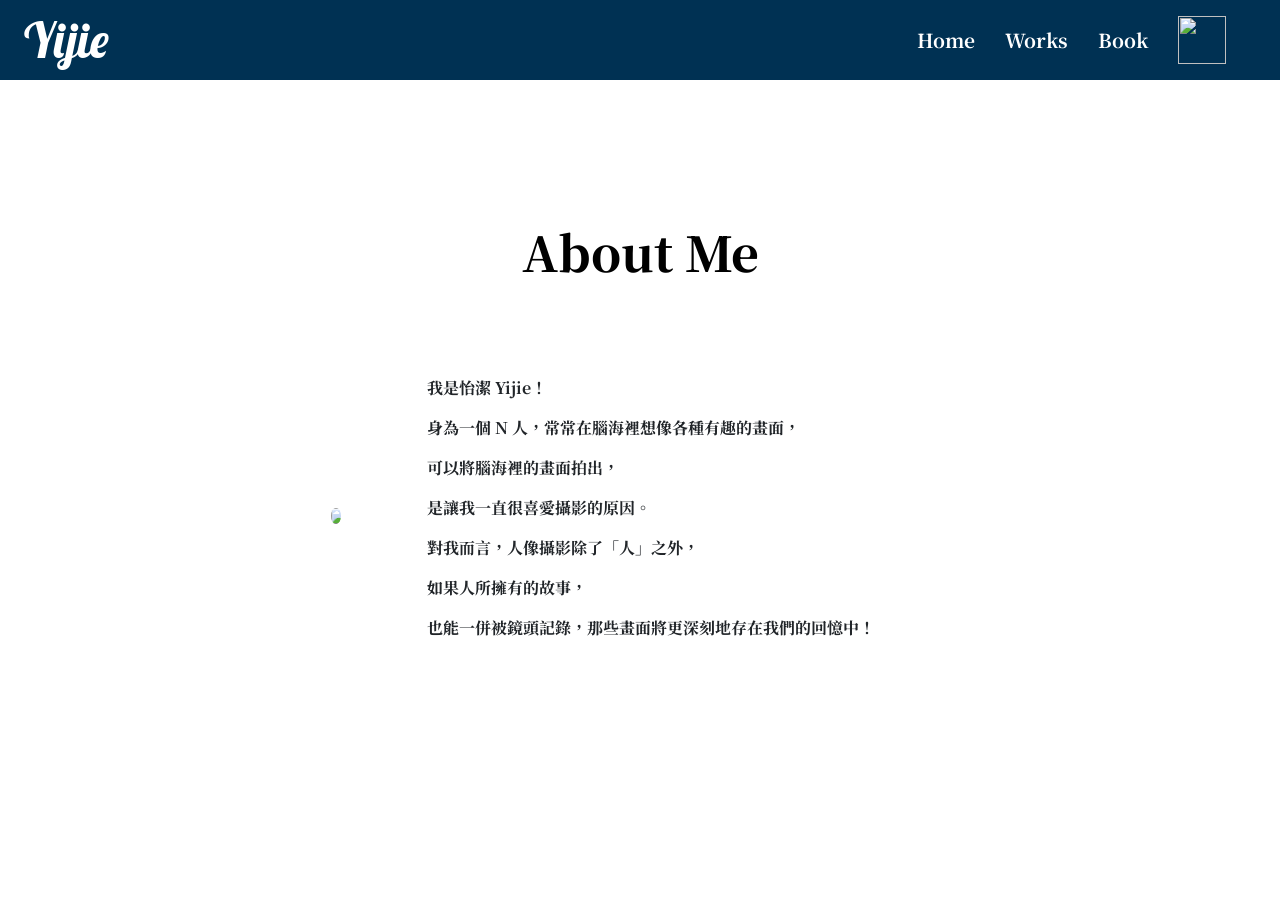
==== index.html @ 4d1e319b "Add files via upload" ====
<!DOCTYPE html>
    <head>
        <meta charset="UTF-8" />
        <meta name="viewport" content="width=device-width, initial-scale=1.0"/>
        <title>Yijie</title>
        <link rel="stylesheet" href="style.CSS" />
        <link rel="stylesheet" href="https://cdnjs.cloudflare.com/ajax/libs/font-awesome/4.7.0/css/font-awesome.min.css">
        <link rel="preconnect" href="https://fonts.googleapis.com">
        <link rel="preconnect" href="https://fonts.gstatic.com" crossorigin>
        <link href="https://fonts.googleapis.com/css2?family=Lobster&family=Noto+Serif+TC:wght@200..900&family=Pacifico&display=swap" rel="stylesheet">
        <link href="https://cdn.jsdelivr.net/npm/bootstrap@5.3.3/dist/css/bootstrap.min.css" rel="stylesheet">
        <script src="https://cdn.jsdelivr.net/npm/bootstrap@5.3.3/dist/js/bootstrap.bundle.min.js"></script>
        <script src="main.js"></script>
    </head>
    <body>
        <header>
            <div class="title">
                <a href="index.html">Yijie</a>
            </div>

            <input type="checkbox" id="menu_control">
            <label for="menu_control" class="menuBtn"></label>

            <div class="nav">
                <div class="nav_item">
                    <a href="index.html">Home</a>
                </div>
                <div class="nav_item">
                    <a href="works.html">Works</a>
                </div>
                <div class="nav_item">
                    <a href="https://forms.gle/PP2oy3hwgQuXnarc6" target="_blank">Book</a>
                </div>
                <div class="nav_item">
                    <a href="https://www.instagram.com/_ph.j1_?igsh=MWg1aDdjZXB0enppOQ==" target="_blank">
                        <img src="ig_icon.png" class="ig_icon">
                    </a>
                </div>
            </div>
        </header>
        <div class="cover">
            <img src="portraits/當我們不在一起/8.jpg" class="cover_img">
        </div>
        <div class="intro_title">
            <p>About Me</p>
        </div>
        <div class="intro">
            <div class="intro_img">
                <img src="home/avatar.JPEG" class="self_img">
            </div>
            <div class="intro_word">
                <p>我是怡潔 Yijie！</p>
                <p class="web">身為一個 N 人，常常在腦海裡想像各種有趣的畫面，</p>
                <p class="mobile">身為一個 N 人，</p>
                <p class="mobile">常常在腦海裡想像各種有趣的畫面，</p>
                <p>可以將腦海裡的畫面拍出，</p>
                <p>是讓我一直很喜愛攝影的原因。</p>
                <p>對我而言，人像攝影除了「人」之外，</p>
                <p>如果人所擁有的故事，</p>
                <p class="web">也能一併被鏡頭記錄，那些畫面將更深刻地存在我們的回憶中！</p>
                <p class="mobile">也能一併被鏡頭記錄，</p>
                <p class="mobile">那些畫面將更深刻地存在我們的回憶中！</p>
            </div>
        </div>
    </body>
</html>
---- style.CSS ----
* {
    box-sizing: border-box;
}

header {
    background-color: #003153;
    height: 80px;
    display: flex;
    justify-content: space-between;
    align-items: center;
    position: relative;
    padding: 16px 24px;
    position: sticky;
    top: 0;
    z-index: 1000;
}

.menuBtn {
    cursor: pointer;
    position: relative;
    width: 48px;
    height: 48px;
    top: 22px;
    right: 20px;
    display: none;
}

.menuBtn::before {
    content: "";
    position: absolute;
    background-color: white;
    height: 2px;
    width: 36px;
    box-shadow: 0px 12px 0px white, 0px -12px 0px white;
    right: 0;
}

#menu_control {
    display: none;
}

.title {
    display: flex;
    font-size: 3rem;
    font-family: "Lobster", sans-serif;
    text-decoration: none;
    align-items: center;
}

.title a {
    display: block;
    color: white;
    text-decoration: none;
}

.nav {
    display: flex;
}

.nav_item {
    display: flex;
    font-size: 1.2rem;
    font-family: "Noto Serif TC", serif;
    font-weight: bold;
    padding-right: 30px;
    text-decoration: none;
    align-items: center;
}

.nav_item a {
    display: block;
    color: white;
    text-decoration: none;
}

.ig_icon {
    width: 48px;
    height: 48px;
}

.cover {
    display: flex;
    justify-content: center;
    align-items: center;
    background-repeat: no-repeat;
    background-image: url(home/home_cover.jpg);
    background-size: 100%;
    margin: 2% 10%;
}

.cover_img {
    padding-top: 2%;
    width: 60%;
    opacity: 0%;
}

.intro_title {
    display: flex;
    justify-content: center;
    align-items: center;
    font-family: "Noto Serif TC", serif;
    font-weight: 800;
    font-size: 3rem;
    color: black;
    text-align: center;
    padding: 3rem;
}

.intro {
    display: flex;
    justify-content: center;
    align-items: center;
    padding: 1.5rem 5rem 5rem 0;
}

.intro_img {
    display:flex;
    justify-content: center;
    align-items: center;
}

.self_img {
    border: solid white;
    width: 70%;
    border-radius: 50%;
}

.intro_word {
    font-family: "Noto Serif TC", serif;
    font-weight: bold;
    font-size: 1rem;
    margin-left: 5rem;
}

.mobile {
    display: none;
}

.theme {
    display: flex;
    justify-content: center;
    align-items: center;
    padding: 160px 0px 160px 0px;
    background-image: url(home/works_cover.jpeg);
    background-position: center 95%;
    background-size: 100%;
}

.works_theme {
    display: flex;
    justify-content: center;
    align-items: center;
    width:15%;
    font-family: "Noto Serif TC", serif;
    font-weight: bold;
    font-size: 1.5rem;
    color: black;
    text-align: center;
    padding: 1rem;
    margin: 3rem;
    height: 4rem;
    background-color: rgba(255, 255, 255, 0.8);
}

.works_theme a {
    display: block;
    color: black;
    text-decoration: none;
}

.works {
    display: flex;
    justify-content: center;
    align-items: center;
    padding-top:100px;
}

.theme_title {
    display: flex;
    justify-content: center;
    align-items: center;
    font-family: "Noto Serif TC", serif;
    font-weight: bold;
    font-size: 2.5rem;
    color: black;
    text-align: center;
}

.theme_title p {
    display: block;
    color: black;
    text-decoration: none;
    padding-bottom: 50px;
}

.portraits {
    display: block;
    text-align: center;
    padding-top:100px;
    background-color: #ffffff;
}

.topic {
    display: flex;
    justify-content: center;
    align-items: center;
    font-family: "Noto Serif TC", serif;
    font-weight: bold;
    font-size: 1.5rem;
    color: black;
    text-align: center;
    padding-bottom: 3rem;
}

.slide {
    max-height: 500px;
    position: relative;
    margin: auto;
}

.slide_a, .slide_b, .slide_c {
    display: none;
}

.a, .b {
    height: 100%;
    width: auto;
    max-height: 500px;
    object-fit: contain;
}

.slide a {
    display: block;
    color: rgba(0, 0, 0, 0.656);
    text-decoration: none;
}

.prev, .next {
    cursor: pointer;
    position: absolute;
    top: 50%;
    width: auto;
    padding: 16px;
    margin-top: -22px;
    color: rgba(0, 0, 0, 0.656);
    font-weight: bold;
    font-size: 18px;
    transition: 0.6s ease;
    border-radius: 0 3px 3px 0;
    user-select: none;
}

.prev {
    left: 15%;
    border-radius: 3px 3px 3px 3px;
}

.next {
    right: 15%;
    border-radius: 3px 3px 3px 3px;
}

.prev:hover, .next:hover {
    background-color: rgba(255, 255, 255, 0.3);
}

.dot {
    cursor: pointer;
    height: 15px;
    width: 15px;
    margin: 0 3px;
    background-color: #bbb;
    border-radius: 50%;
    display: inline-block;
    transition: background-color 0.6s ease;
}

.dot.active {
    background-color: #717171;
}

.activity {
    background-color: #001625;
    padding: 3rem 0 5rem 0;
}

#activity {
    color: white;
}

.street {
    background-color: white;
    padding: 3rem 0;
}

#street {
    color: black;
}

.grid {
    display: grid;
    grid-template-columns: 25% 25% 25% 25%;
    grid-auto-flow: dense;
    max-width: 100%;
    padding: 0 10rem;
    gap: 0.6rem;
}

.grid_item_straight {
    grid-row: span 2;
    grid-column: auto;
}

.grid_item, .grid_item_straight {
    width: 100%;
    height: 100%;
}

.grid_item img, .grid_item_straight img {
    width: 100%;
    height: 100%;
    object-fit: cover;
    display: block;
}

/* RWD */
@media screen and (max-width: 768px) {
    header {
        height: 50px;
        padding: 16px 24px;
    }
    .title {
        font-size: 1.5rem;
    }
    .nav {
        position:absolute;
        flex-direction: column;
        padding: 50px 20px;
        background-color: rgba(0, 49, 83, 0.8);
        backdrop-filter: blur(10px);
        -webkit-backdrop-filter: blur(10px);
        top: 50px;
        width: 50%;
        height: calc(100vh - 50px);
        padding: 0px;
        right: -100%;
        transition: right 0.8s ease-in-out;
        z-index: 999;
    }
    .nav_item a {
        color: white;
        padding: 24px 32px;
        text-shadow: 0px 2px 4px rbga(0, 0, 0, 0.6);
    }
    .menuBtn {
        display: block;
        width: 20px;
        height: 20px;
        top: 11px;
        right: 3px;
    }

    .menuBtn::before {
        content: "";
        position: absolute;
        background-color: white;
        height: 2px;
        width: 28px;
        box-shadow: 0px 10px 0px white, 0px -10px 0px white;
        right: 0;
    }
    #menu_control:checked ~ .nav {
        right: 0px;
    }
    body {
        overflow-x: hidden;
    }
    .cover {
        width: 100%;
        margin: 0%;
    }
    .cover_img {
        padding-top: 0%;
        width: 100%;
    }
    .intro_title {
        font-size: 1.8rem;
        padding-bottom: 0;
    }
    .intro {
        position: absolute;
        justify-content: center;
        flex-direction: column;
        padding: 1.2rem;
    }
    .self_img {
        width:90%;
    }
    .intro_word {
        padding: 2rem 1rem;
        font-size: 0.8rem;
        margin-left: 0;
    }
    .intro_word p {
        margin: 0 0 1rem 0;
    }
    .web {
        display: none;
    }
    .mobile {
        display: flex;
    }
    .theme {
        justify-content: center;
        flex-direction: column;
        padding: 40px 0px 40px 0px;
        background-position: 55% top;
        background-size: 190%;
        width: 100%;
    }
    .works_theme {
        width: 40%;
        font-family: "Noto Serif TC", serif;
        font-weight: bold;
        font-size: 1rem;
        color: black;
        text-align: center;
        padding: 1rem;
        margin: 1rem;
        height: 4rem;
        display: flex;
        justify-content: center;
        align-items: center;
    }
    .theme_title {
        font-size: 2rem;
    }
    .portraits {
        padding-top: 60px;
    }
    #portraits, #activity, #street {
        font-size: 1.5rem;
        padding-bottom: 25px;
    }
    .topic {
        font-size: 1rem;
    }
    .slide {
        max-width: 90%;
        height: 350px;
        display: flex;
        justify-content: center;
        align-items: center;
    }
    .a {
        height: 100%;
        width: auto;
        max-height: 350px;
        object-fit: contain;
    }
    .b {
        width: 100%;
        height: auto;
        object-fit: contain;
    }
    .prev {
        left: 0px;
    }

    .next {
        right: 0px;
    }

    .grid {
        grid-template-columns: 50% 50%;
        padding: 0 3rem;
        gap: 0.3rem;
    }
}
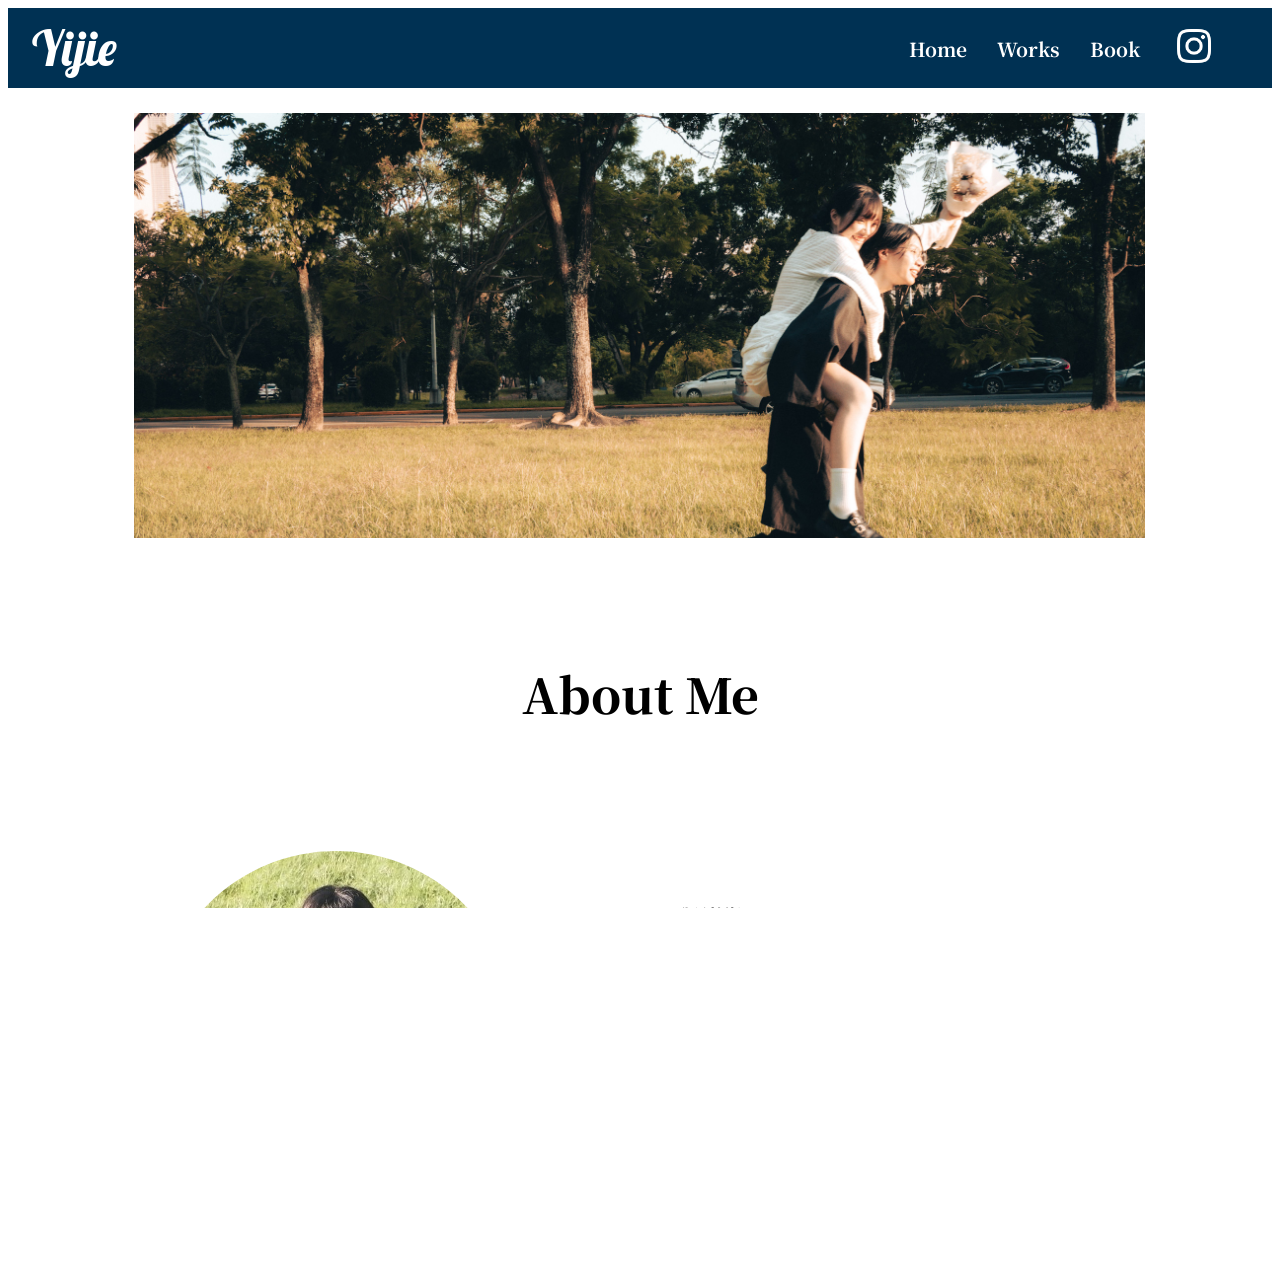
==== commit e000ec96: "Update index.html" ====
--- a/index.html
+++ b/index.html
@@ -8,11 +8,9 @@
         <link rel="preconnect" href="https://fonts.googleapis.com">
         <link rel="preconnect" href="https://fonts.gstatic.com" crossorigin>
         <link href="https://fonts.googleapis.com/css2?family=Lobster&family=Noto+Serif+TC:wght@200..900&family=Pacifico&display=swap" rel="stylesheet">
-        <link href="https://cdn.jsdelivr.net/npm/bootstrap@5.3.3/dist/css/bootstrap.min.css" rel="stylesheet">
-        <script src="https://cdn.jsdelivr.net/npm/bootstrap@5.3.3/dist/js/bootstrap.bundle.min.js"></script>
         <script src="main.js"></script>
     </head>
-    <body>
+    <body class="stop-scrolling">
         <header>
             <div class="title">
                 <a href="index.html">Yijie</a>
@@ -63,4 +61,4 @@
             </div>
         </div>
     </body>
-</html>+</html>
--- a/style.CSS
+++ b/style.CSS
@@ -1,5 +1,16 @@
 * {
     box-sizing: border-box;
+}
+
+html, body {
+    max-width: 100%;
+    overflow-x: hidden;
+    position: relative;
+}
+
+.stop-scrolling {
+    height: 100vh;
+    overflow: hidden;
 }
 
 header {
@@ -218,7 +229,7 @@
     margin: auto;
 }
 
-.slide_a, .slide_b, .slide_c {
+.slide_a, .slide_b, .slide_c, .slide_d {
     display: none;
 }
 
@@ -388,7 +399,6 @@
         padding-bottom: 0;
     }
     .intro {
-        position: absolute;
         justify-content: center;
         flex-direction: column;
         padding: 1.2rem;
@@ -476,4 +486,4 @@
         padding: 0 3rem;
         gap: 0.3rem;
     }
-}+}
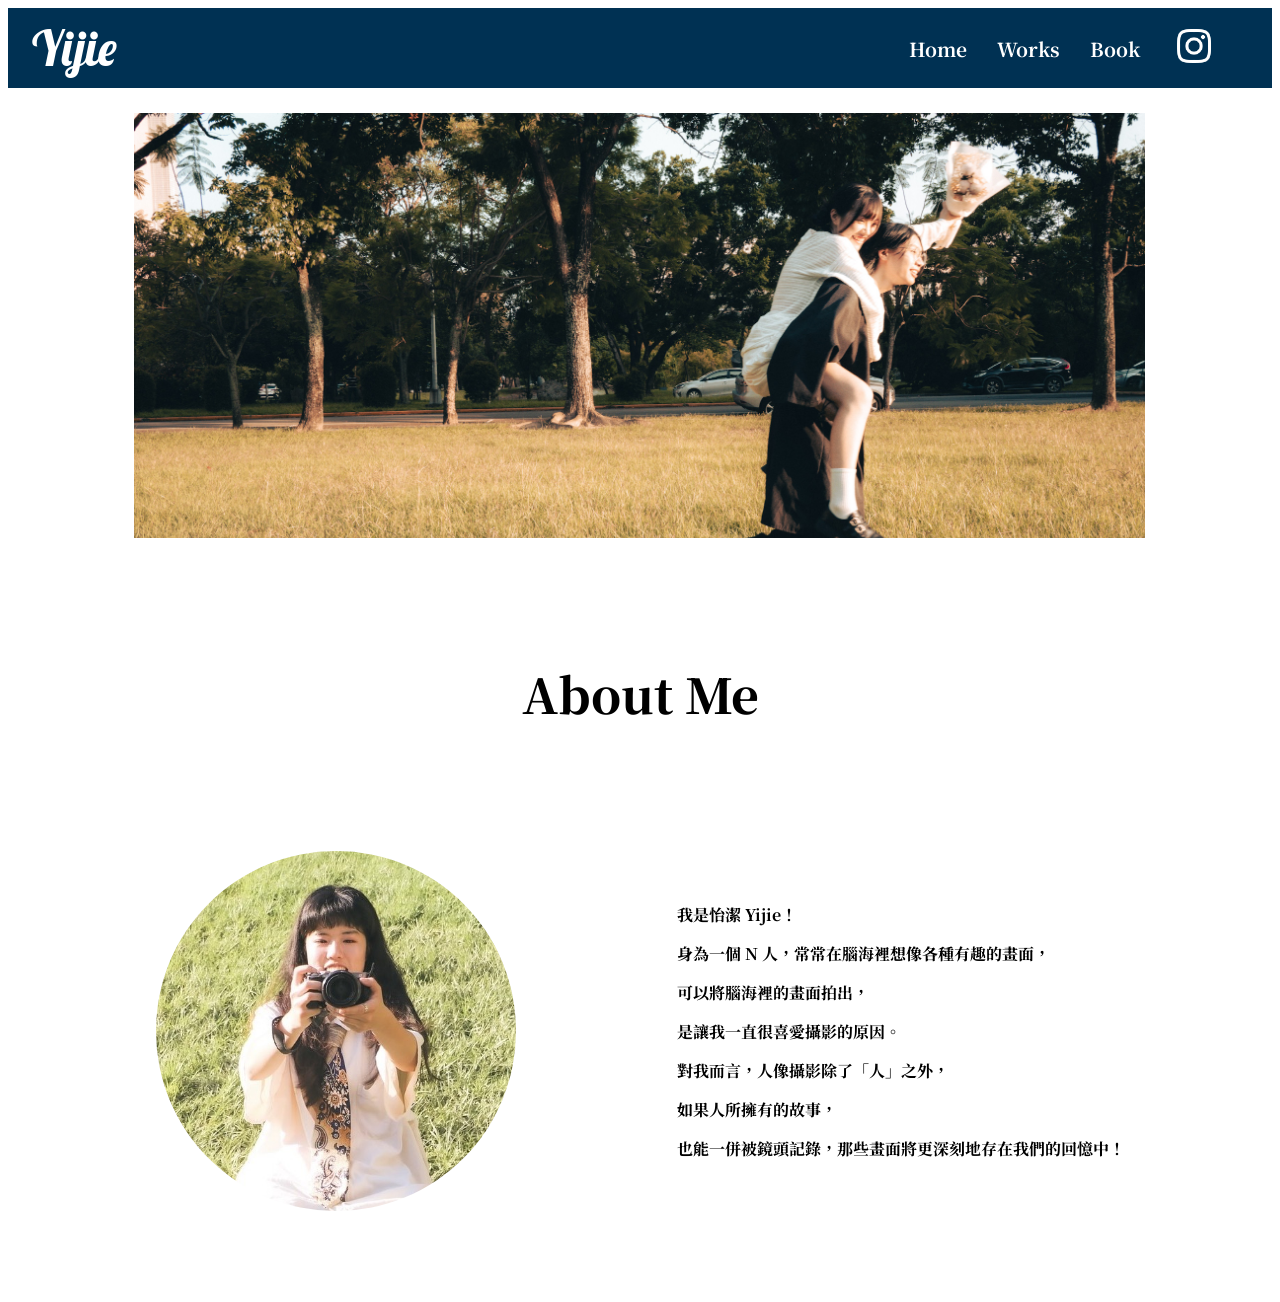
==== commit 63bb5d8b: "Update index.html" ====
--- a/index.html
+++ b/index.html
@@ -10,7 +10,7 @@
         <link href="https://fonts.googleapis.com/css2?family=Lobster&family=Noto+Serif+TC:wght@200..900&family=Pacifico&display=swap" rel="stylesheet">
         <script src="main.js"></script>
     </head>
-    <body class="stop-scrolling">
+    <body>
         <header>
             <div class="title">
                 <a href="index.html">Yijie</a>
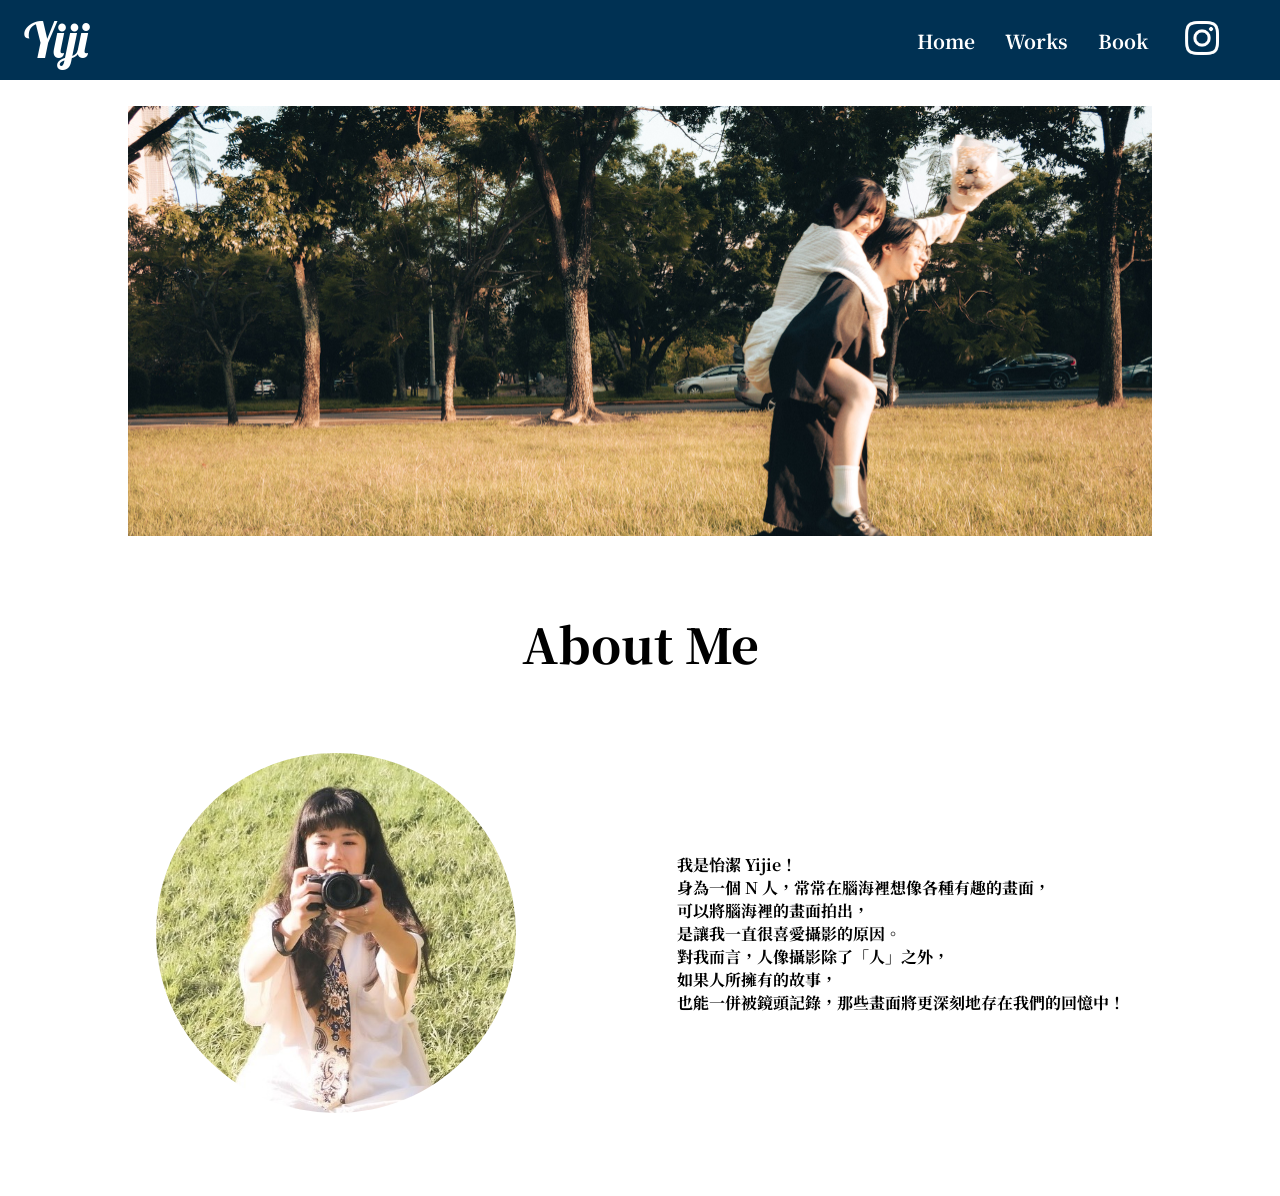
==== commit e53ebf11: "Update index.html" ====
--- a/index.html
+++ b/index.html
@@ -13,7 +13,7 @@
     <body>
         <header>
             <div class="title">
-                <a href="index.html">Yijie</a>
+                <a href="index.html">Yiji</a>
             </div>
 
             <input type="checkbox" id="menu_control">
--- a/style.CSS
+++ b/style.CSS
@@ -1,11 +1,12 @@
 * {
+    margin: 0;    
     box-sizing: border-box;
 }
 
 html, body {
     max-width: 100%;
+    position: relative;
     overflow-x: hidden;
-    position: relative;
 }
 
 .stop-scrolling {
@@ -24,6 +25,7 @@
     position: sticky;
     top: 0;
     z-index: 1000;
+    max-width: 100%;
 }
 
 .menuBtn {
@@ -34,6 +36,8 @@
     top: 22px;
     right: 20px;
     display: none;
+    -webkit-tap-highlight-color:transparent;
+    outline: none;
 }
 
 .menuBtn::before {
@@ -48,6 +52,7 @@
 
 #menu_control {
     display: none;
+    outline: none;
 }
 
 .title {
@@ -82,6 +87,8 @@
     display: block;
     color: white;
     text-decoration: none;
+    outline: none;
+    -webkit-tap-highlght-color: transparent;
 }
 
 .ig_icon {
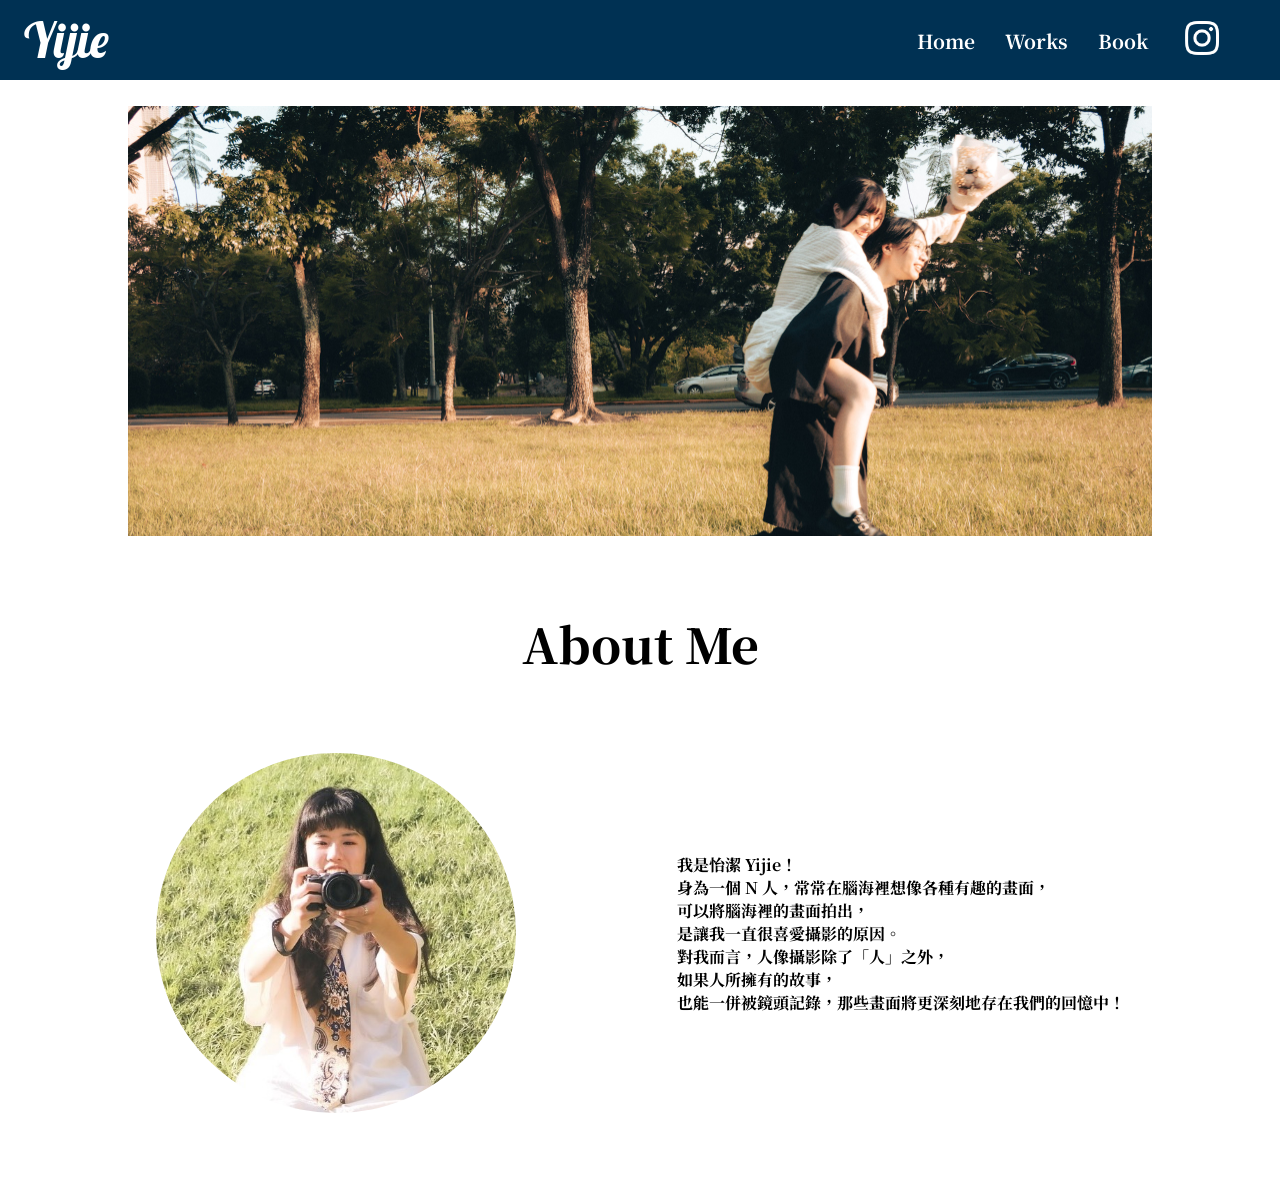
==== commit 15426b9b: "Update index.html" ====
--- a/index.html
+++ b/index.html
@@ -13,7 +13,7 @@
     <body>
         <header>
             <div class="title">
-                <a href="index.html">Yiji</a>
+                <a href="index.html">Yijie</a>
             </div>
 
             <input type="checkbox" id="menu_control">
